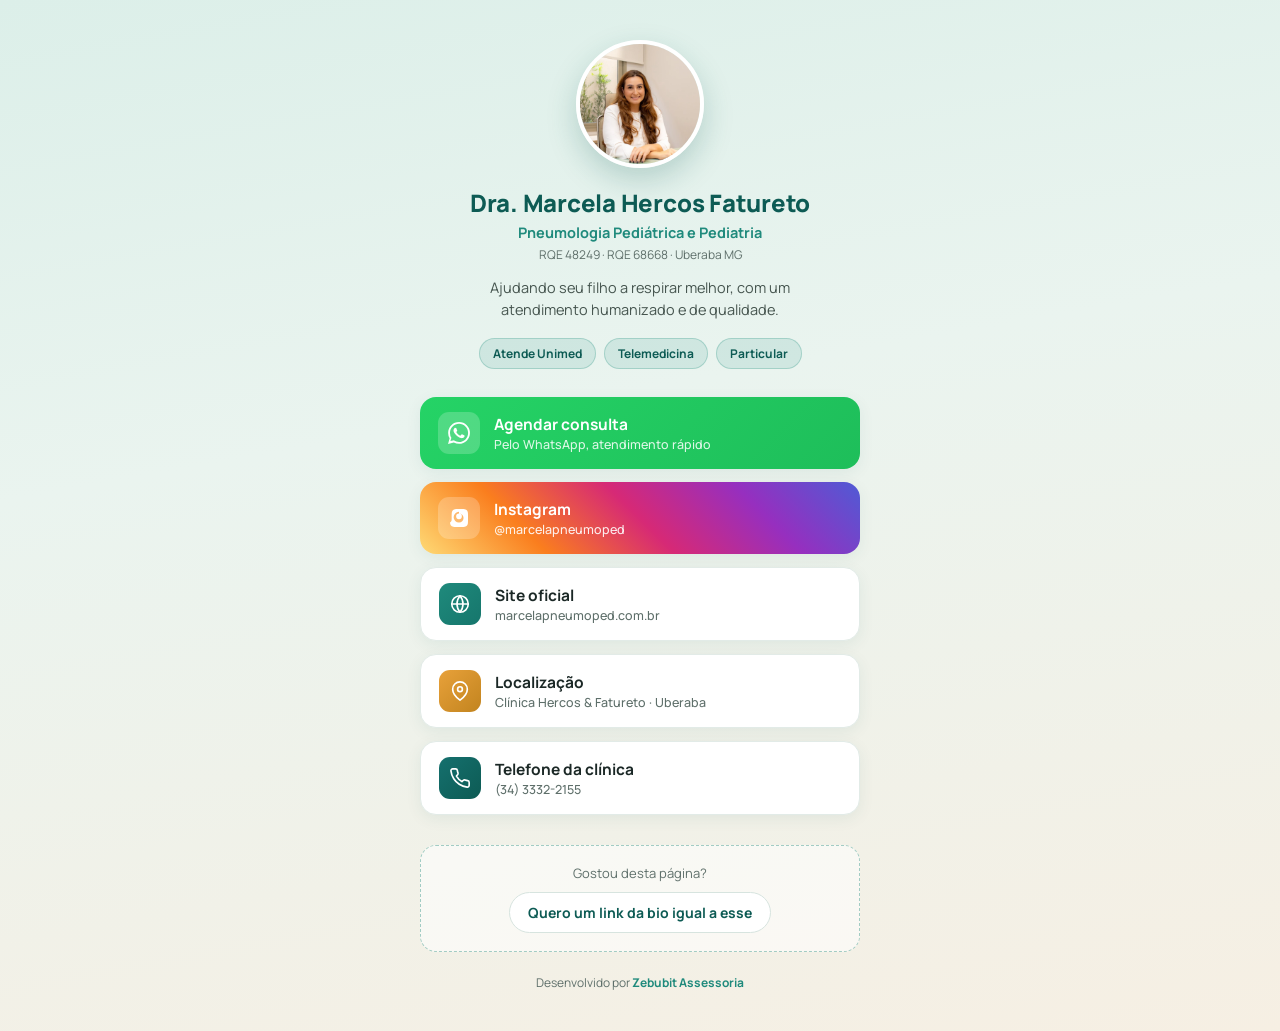
==== bio.html @ 0130dd3c "Site Clinica Hercos & Fatureto + bio Dra. Marcela" ====
<!DOCTYPE html>
<html lang="pt-BR">
<head>
<meta charset="UTF-8">
<meta name="viewport" content="width=device-width, initial-scale=1.0">
<title>Dra. Marcela Hercos Fatureto | Pneumologia Pediátrica</title>
<meta name="description" content="Dra. Marcela Hercos Fatureto, Pneumologia Pediátrica e Pediatria em Uberaba. Agende sua consulta, acompanhe no Instagram e conheça a clínica.">
<link rel="preconnect" href="https://fonts.googleapis.com">
<link href="https://fonts.googleapis.com/css2?family=Manrope:wght@400;500;600;700;800&display=swap" rel="stylesheet">
<style>
:root{--teal:#1f8a7c;--teal-esc:#0d5b54;--ouro:#c2a15c;--tinta:#1b2826;--suave:#5e6f6a;}
*{margin:0;padding:0;box-sizing:border-box;font-family:'Manrope',-apple-system,Segoe UI,Roboto,sans-serif;}
body{min-height:100vh;background:linear-gradient(170deg,#dcefe9 0%,#eaf4ef 40%,#f6efe3 100%);color:var(--tinta);display:flex;justify-content:center;padding:40px 18px;-webkit-font-smoothing:antialiased;}
.bio{width:100%;max-width:440px;display:flex;flex-direction:column;align-items:center;}
.avatar{width:128px;height:128px;border-radius:50%;object-fit:cover;object-position:center top;border:4px solid #fff;box-shadow:0 12px 30px rgba(13,91,84,.22);}
.nome{font-size:24px;font-weight:800;color:var(--teal-esc);margin-top:18px;text-align:center;letter-spacing:-.01em;}
.esp{font-size:14.5px;font-weight:700;color:var(--teal);margin-top:4px;text-align:center;}
.rqe{font-size:12px;color:var(--suave);margin-top:4px;text-align:center;}
.slogan{font-size:14.5px;color:#46554f;margin-top:14px;text-align:center;line-height:1.55;max-width:360px;}
.badges{display:flex;gap:8px;flex-wrap:wrap;justify-content:center;margin-top:16px;}
.badge{font-size:12px;font-weight:700;color:var(--teal-esc);background:rgba(31,138,124,.12);border:1px solid rgba(31,138,124,.25);padding:6px 13px;border-radius:50px;}
.links{width:100%;display:flex;flex-direction:column;gap:13px;margin-top:28px;}
.lnk{display:flex;align-items:center;gap:14px;background:#fff;border:1px solid #e2ebe7;border-radius:16px;padding:15px 18px;font-weight:700;font-size:15.5px;color:var(--tinta);box-shadow:0 4px 16px rgba(13,91,84,.07);transition:.25s;text-decoration:none;position:relative;overflow:hidden;}
.lnk:hover{transform:translateY(-3px);box-shadow:0 12px 26px rgba(13,91,84,.14);border-color:transparent;}
.lnk .ic{width:42px;height:42px;border-radius:11px;display:grid;place-items:center;flex-shrink:0;color:#fff;}
.lnk .ic svg{width:22px;height:22px;}
.lnk small{display:block;font-weight:500;font-size:12.5px;color:var(--suave);margin-top:1px;}
.ic-wpp{background:#25d366;}
.ic-site{background:linear-gradient(135deg,var(--teal),#16766c);}
.ic-loc{background:linear-gradient(135deg,#e8a13a,#c2841f);}
.ic-tel{background:linear-gradient(135deg,#15706e,#0d5b54);}
/* destaque whatsapp */
.lnk.destaque{background:linear-gradient(135deg,#25d366,#1ebe5a);color:#fff;border:none;}
.lnk.destaque small{color:rgba(255,255,255,.85);}
.lnk.destaque .ic{background:rgba(255,255,255,.2);}
/* instagram */
.lnk.insta{background:linear-gradient(45deg,#feda75,#fa7e1e 25%,#d62976 50%,#962fbf 75%,#4f5bd5);color:#fff;border:none;}
.lnk.insta small{color:rgba(255,255,255,.9);}
.lnk.insta .ic{background:rgba(255,255,255,.22);}
.lnk.insta::after{content:"";position:absolute;top:0;left:-130%;width:55%;height:100%;background:linear-gradient(120deg,transparent,rgba(255,255,255,.6),transparent);transform:skewX(-20deg);animation:flash 3.6s ease-in-out infinite;}
@keyframes flash{0%{left:-130%;}40%{left:175%;}100%{left:175%;}}
/* cta zebubit */
.cta-zb{margin-top:30px;width:100%;text-align:center;background:rgba(255,255,255,.55);border:1px dashed rgba(31,138,124,.4);border-radius:16px;padding:18px;}
.cta-zb p{font-size:13px;color:var(--suave);margin-bottom:10px;}
.cta-zb a{display:inline-flex;align-items:center;gap:8px;font-weight:700;font-size:14px;color:var(--teal-esc);text-decoration:none;background:#fff;border:1px solid #d7e4df;padding:10px 18px;border-radius:50px;transition:.2s;}
.cta-zb a:hover{border-color:var(--teal);color:var(--teal);}
.rodape{margin-top:22px;font-size:12px;color:var(--suave);text-align:center;}
.rodape a{color:var(--teal);font-weight:700;text-decoration:none;}
</style>
</head>
<body>
  <main class="bio">
    <img class="avatar" src="123.webp" alt="Dra. Marcela Hercos Fatureto">
    <h1 class="nome">Dra. Marcela Hercos Fatureto</h1>
    <div class="esp">Pneumologia Pediátrica e Pediatria</div>
    <div class="rqe">RQE 48249 · RQE 68668 · Uberaba MG</div>
    <p class="slogan">Ajudando seu filho a respirar melhor, com um atendimento humanizado e de qualidade.</p>
    <div class="badges">
      <span class="badge">Atende Unimed</span>
      <span class="badge">Telemedicina</span>
      <span class="badge">Particular</span>
    </div>

    <nav class="links">
      <a class="lnk destaque" href="https://wa.me/5534984094890?text=Ol%C3%A1!%20Vim%20pela%20bio%20da%20Dra.%20Marcela%20e%20gostaria%20de%20agendar%20uma%20consulta." target="_blank" rel="noopener">
        <span class="ic"><svg viewBox="0 0 24 24" fill="currentColor"><path d="M.057 24l1.687-6.163a11.867 11.867 0 01-1.587-5.946C.16 5.335 5.495 0 12.05 0a11.82 11.82 0 018.413 3.488 11.82 11.82 0 013.48 8.414c-.003 6.557-5.338 11.892-11.893 11.892a11.9 11.9 0 01-5.688-1.448L.057 24zm6.597-3.807c1.676.995 3.276 1.591 5.392 1.592 5.448 0 9.886-4.434 9.889-9.885.002-5.462-4.415-9.89-9.881-9.892-5.452 0-9.887 4.434-9.889 9.884a9.86 9.86 0 001.519 5.26l-.999 3.648 3.97-1.027zm11.387-5.464c-.074-.124-.272-.198-.57-.347-.297-.149-1.758-.868-2.031-.967-.272-.099-.47-.149-.669.149-.198.297-.768.967-.941 1.165-.173.198-.347.223-.644.074-.297-.149-1.255-.462-2.39-1.475-.883-.788-1.48-1.761-1.653-2.059-.173-.297-.018-.458.13-.606.134-.133.297-.347.446-.521.151-.172.2-.296.3-.495.099-.198.05-.372-.025-.521-.075-.148-.669-1.611-.916-2.206-.242-.579-.487-.501-.669-.51l-.57-.01c-.198 0-.52.074-.792.372s-1.04 1.016-1.04 2.479 1.065 2.876 1.213 3.074c.149.198 2.095 3.2 5.076 4.487.709.306 1.263.489 1.694.626.712.226 1.36.194 1.872.118.571-.085 1.758-.719 2.006-1.413.248-.695.248-1.29.173-1.414z"/></svg></span>
        <div>Agendar consulta<small>Pelo WhatsApp, atendimento rápido</small></div>
      </a>

      <a class="lnk insta" href="https://www.instagram.com/marcelapneumoped/" target="_blank" rel="noopener">
        <span class="ic"><svg viewBox="0 0 24 24" fill="currentColor"><path d="M12 2.2c3.2 0 3.6 0 4.85.07 1.17.05 1.8.25 2.23.41.56.22.96.48 1.38.9.42.42.68.82.9 1.38.16.42.36 1.06.41 2.23.06 1.27.07 1.65.07 4.85s0 3.58-.07 4.85c-.05 1.17-.25 1.8-.41 2.23-.22.56-.48.96-.9 1.38-.42.42-.82.68-1.38.9-.42.16-1.06.36-2.23.41-1.27.06-1.65.07-4.85.07s-3.58 0-4.85-.07c-1.17-.05-1.8-.25-2.23-.41a3.7 3.7 0 0 1-1.38-.9 3.7 3.7 0 0 1-.9-1.38c-.16-.42-.36-1.06-.41-2.23C4 15.58 4 15.2 4 12s0-3.58.07-4.85c.05-1.17.25-1.8.41-2.23.22-.56.48-.96.9-1.38.42-.42.82-.68 1.38-.9.42-.16 1.06-.36 2.23-.41C8.42 2.21 8.8 2.2 12 2.2zm0 3.06A4.94 4.94 0 1 0 12 16.94 4.94 4.94 0 0 0 12 7.06zm0 1.8a3.14 3.14 0 1 1 0 6.28 3.14 3.14 0 0 1 0-6.28zm5.13-2.93a1.15 1.15 0 1 1 0 2.3 1.15 1.15 0 0 1 0-2.3z"/></svg></span>
        <div>Instagram<small>@marcelapneumoped</small></div>
      </a>

      <a class="lnk" href="https://marcelapneumoped.com.br" target="_blank" rel="noopener">
        <span class="ic ic-site"><svg viewBox="0 0 24 24" fill="none" stroke="currentColor" stroke-width="1.8" stroke-linecap="round" stroke-linejoin="round"><circle cx="12" cy="12" r="9"/><path d="M3 12h18M12 3a14 14 0 0 1 0 18 14 14 0 0 1 0-18z"/></svg></span>
        <div>Site oficial<small>marcelapneumoped.com.br</small></div>
      </a>

      <a class="lnk" href="https://www.google.com/maps/dir/?api=1&destination=Rua%20Paran%C3%A1%2C%20590%20-%20Santa%20Maria%2C%20Uberaba%20-%20MG" target="_blank" rel="noopener">
        <span class="ic ic-loc"><svg viewBox="0 0 24 24" fill="none" stroke="currentColor" stroke-width="1.8" stroke-linecap="round" stroke-linejoin="round"><path d="M20 10c0 6-8 12-8 12s-8-6-8-12a8 8 0 0 1 16 0z"/><circle cx="12" cy="10" r="2.6"/></svg></span>
        <div>Localização<small>Clínica Hercos &amp; Fatureto · Uberaba</small></div>
      </a>

      <a class="lnk" href="tel:+553433322155">
        <span class="ic ic-tel"><svg viewBox="0 0 24 24" fill="none" stroke="currentColor" stroke-width="1.8" stroke-linecap="round" stroke-linejoin="round"><path d="M22 16.9v3a2 2 0 0 1-2.2 2 19.8 19.8 0 0 1-8.6-3.1 19.5 19.5 0 0 1-6-6 19.8 19.8 0 0 1-3.1-8.6A2 2 0 0 1 4.1 2h3a2 2 0 0 1 2 1.7c.1.9.3 1.8.7 2.7a2 2 0 0 1-.5 2.1L8.1 9.9a16 16 0 0 0 6 6l1.4-1.2a2 2 0 0 1 2.1-.5c.9.4 1.8.6 2.7.7a2 2 0 0 1 1.7 2z"/></svg></span>
        <div>Telefone da clínica<small>(34) 3332-2155</small></div>
      </a>
    </nav>

    <div class="cta-zb">
      <p>Gostou desta página?</p>
      <a href="https://wa.me/5534993421500?text=Ol%C3%A1!%20Quero%20um%20link%20da%20bio%20igual%20a%20esse." target="_blank" rel="noopener">Quero um link da bio igual a esse</a>
    </div>

    <div class="rodape">Desenvolvido por <a href="https://zebubit.com.br" target="_blank" rel="noopener">Zebubit Assessoria</a></div>
  </main>
</body>
</html>
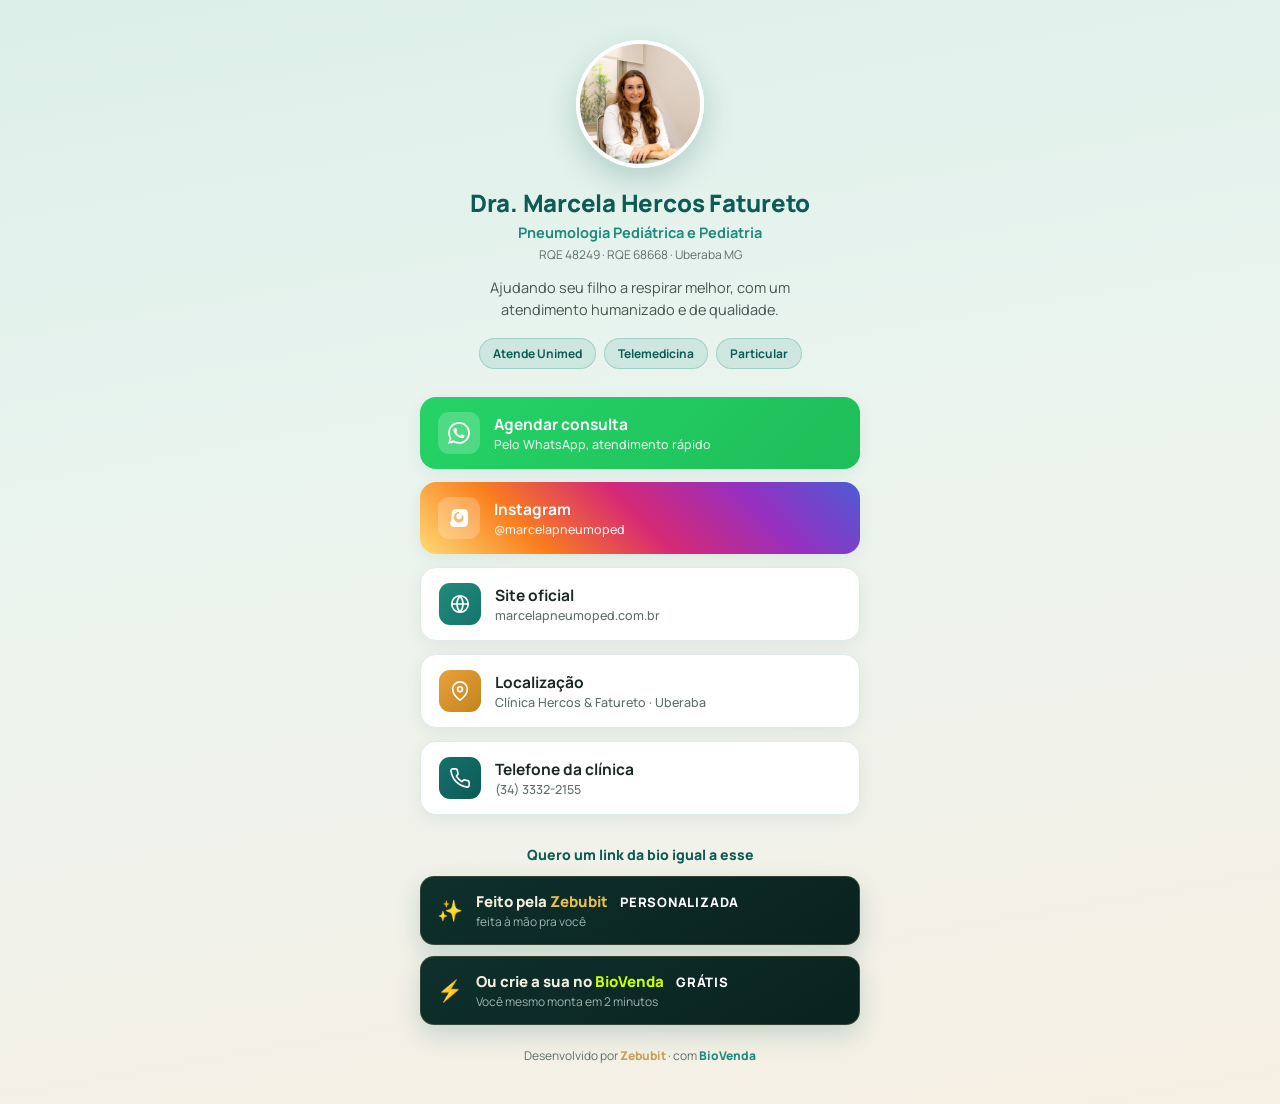
==== commit 8ba06c79: "feat: rodape padrao na bio da Dra. Marcela (Zebubit/BioVenda + GRATIS/PERSONALIZADA, ref propria)" ====
--- a/bio.html
+++ b/bio.html
@@ -46,6 +46,17 @@
 .cta-zb a:hover{border-color:var(--teal);color:var(--teal);}
 .rodape{margin-top:22px;font-size:12px;color:var(--suave);text-align:center;}
 .rodape a{color:var(--teal);font-weight:700;text-decoration:none;}
+/* cta padrao (cards escuros sobre pagina clara) */
+.cta-titulo{margin-top:30px;width:100%;text-align:center;font-size:14px;font-weight:800;color:var(--teal-esc);margin-bottom:12px;}
+.bio-cta{width:100%;padding:14px 16px;border-radius:14px;text-decoration:none;display:flex;align-items:center;gap:13px;
+  background:linear-gradient(150deg,#0e302c,#0a221f);border:1px solid rgba(194,161,92,.22);transition:.25s;color:#eef3f0;box-shadow:0 10px 24px rgba(13,91,84,.18);}
+.bio-cta:hover{transform:translateY(-2px);border-color:rgba(194,161,92,.55);}
+.bio-cta + .bio-cta{margin-top:11px;}
+.bio-cta__icon{font-size:1.3rem;flex-shrink:0;}
+.bio-cta__title{font-weight:800;font-size:15px;color:#f3ede0;}
+.bio-cta__sub{font-size:12px;color:#9fb4ae;margin-top:1px;}
+.gratis-pisca{display:inline-block;color:#fff;font-weight:800;font-size:13px;letter-spacing:.06em;margin-left:9px;animation:piscaGratis 1s steps(1) infinite;}
+@keyframes piscaGratis{0%,49%{opacity:1}50%,100%{opacity:.12}}
 </style>
 </head>
 <body>
@@ -62,7 +73,7 @@
     </div>
 
     <nav class="links">
-      <a class="lnk destaque" href="https://wa.me/5534984094890?text=Ol%C3%A1!%20Vim%20pela%20bio%20da%20Dra.%20Marcela%20e%20gostaria%20de%20agendar%20uma%20consulta." target="_blank" rel="noopener">
+      <a class="lnk destaque" href="https://wa.me/5534984094890?text=Ol%C3%A1!%20Vim%20pelo%20seu%20link%20da%20bio%20e%20gostaria%20de%20agendar%20uma%20consulta." target="_blank" rel="noopener">
         <span class="ic"><svg viewBox="0 0 24 24" fill="currentColor"><path d="M.057 24l1.687-6.163a11.867 11.867 0 01-1.587-5.946C.16 5.335 5.495 0 12.05 0a11.82 11.82 0 018.413 3.488 11.82 11.82 0 013.48 8.414c-.003 6.557-5.338 11.892-11.893 11.892a11.9 11.9 0 01-5.688-1.448L.057 24zm6.597-3.807c1.676.995 3.276 1.591 5.392 1.592 5.448 0 9.886-4.434 9.889-9.885.002-5.462-4.415-9.89-9.881-9.892-5.452 0-9.887 4.434-9.889 9.884a9.86 9.86 0 001.519 5.26l-.999 3.648 3.97-1.027zm11.387-5.464c-.074-.124-.272-.198-.57-.347-.297-.149-1.758-.868-2.031-.967-.272-.099-.47-.149-.669.149-.198.297-.768.967-.941 1.165-.173.198-.347.223-.644.074-.297-.149-1.255-.462-2.39-1.475-.883-.788-1.48-1.761-1.653-2.059-.173-.297-.018-.458.13-.606.134-.133.297-.347.446-.521.151-.172.2-.296.3-.495.099-.198.05-.372-.025-.521-.075-.148-.669-1.611-.916-2.206-.242-.579-.487-.501-.669-.51l-.57-.01c-.198 0-.52.074-.792.372s-1.04 1.016-1.04 2.479 1.065 2.876 1.213 3.074c.149.198 2.095 3.2 5.076 4.487.709.306 1.263.489 1.694.626.712.226 1.36.194 1.872.118.571-.085 1.758-.719 2.006-1.413.248-.695.248-1.29.173-1.414z"/></svg></span>
         <div>Agendar consulta<small>Pelo WhatsApp, atendimento rápido</small></div>
       </a>
@@ -88,12 +99,23 @@
       </a>
     </nav>
 
-    <div class="cta-zb">
-      <p>Gostou desta página?</p>
-      <a href="https://wa.me/5534993421500?text=Ol%C3%A1!%20Quero%20um%20link%20da%20bio%20igual%20a%20esse." target="_blank" rel="noopener">Quero um link da bio igual a esse</a>
-    </div>
+    <div class="cta-titulo">Quero um link da bio igual a esse</div>
+    <a class="bio-cta" href="https://wa.me/5534993421500?text=Ol%C3%A1!%20Vim%20pela%20bio%20da%20Dra.%20Marcela%20e%20quero%20um%20link%20da%20bio%20premium%20igual%20pra%20mim." target="_blank" rel="noopener">
+      <span class="bio-cta__icon">✨</span>
+      <div>
+        <div class="bio-cta__title">Feito pela <span style="color:#e6bd4f">Zebubit</span> <span class="gratis-pisca">PERSONALIZADA</span></div>
+        <div class="bio-cta__sub">feita à mão pra você</div>
+      </div>
+    </a>
+    <a class="bio-cta" href="https://biovenda.app.br/ref/marcelahercos" target="_blank" rel="noopener">
+      <span class="bio-cta__icon">⚡</span>
+      <div>
+        <div class="bio-cta__title">Ou crie a sua no <span style="color:#C8FF00">BioVenda</span> <span class="gratis-pisca">GRÁTIS</span></div>
+        <div class="bio-cta__sub">Você mesmo monta em 2 minutos</div>
+      </div>
+    </a>
 
-    <div class="rodape">Desenvolvido por <a href="https://zebubit.com.br" target="_blank" rel="noopener">Zebubit Assessoria</a></div>
+    <div class="rodape">Desenvolvido por <a href="https://zebubit.com.br" target="_blank" rel="noopener" style="color:#c2a15c;font-weight:800">Zebubit</a> · com <a href="https://biovenda.app.br" target="_blank" rel="noopener" style="color:#1f8a7c;font-weight:800">BioVenda</a></div>
   </main>
 </body>
 </html>
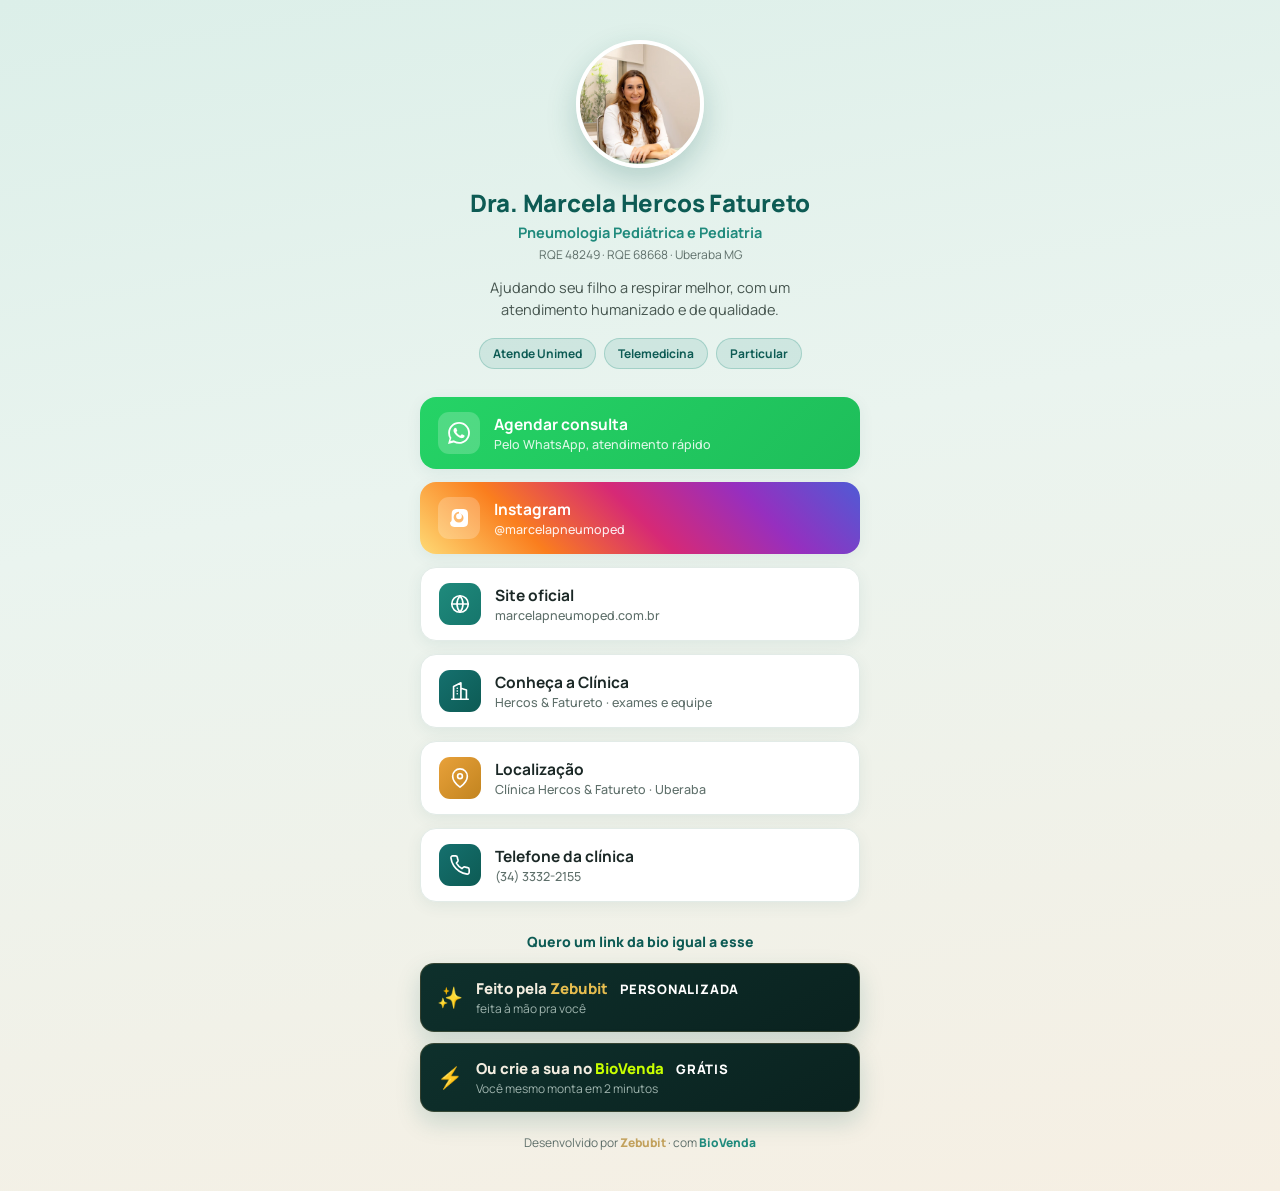
==== commit d0b1d36f: "perf: imagens otimizadas + responsividade mobile (overflow lock, menu transform) + link da clinica n" ====
--- a/bio.html
+++ b/bio.html
@@ -88,6 +88,11 @@
         <div>Site oficial<small>marcelapneumoped.com.br</small></div>
       </a>
 
+      <a class="lnk" href="https://zebubit.github.io/clinica-hercos-fatureto/" target="_blank" rel="noopener">
+        <span class="ic ic-tel"><svg viewBox="0 0 24 24" fill="none" stroke="currentColor" stroke-width="1.8" stroke-linecap="round" stroke-linejoin="round"><path d="M3 21h18M5 21V7l8-4v18M19 21V11l-6-2"/><path d="M9 9h0M9 12h0M9 15h0"/></svg></span>
+        <div>Conheça a Clínica<small>Hercos &amp; Fatureto · exames e equipe</small></div>
+      </a>
+
       <a class="lnk" href="https://www.google.com/maps/dir/?api=1&destination=Rua%20Paran%C3%A1%2C%20590%20-%20Santa%20Maria%2C%20Uberaba%20-%20MG" target="_blank" rel="noopener">
         <span class="ic ic-loc"><svg viewBox="0 0 24 24" fill="none" stroke="currentColor" stroke-width="1.8" stroke-linecap="round" stroke-linejoin="round"><path d="M20 10c0 6-8 12-8 12s-8-6-8-12a8 8 0 0 1 16 0z"/><circle cx="12" cy="10" r="2.6"/></svg></span>
         <div>Localização<small>Clínica Hercos &amp; Fatureto · Uberaba</small></div>
